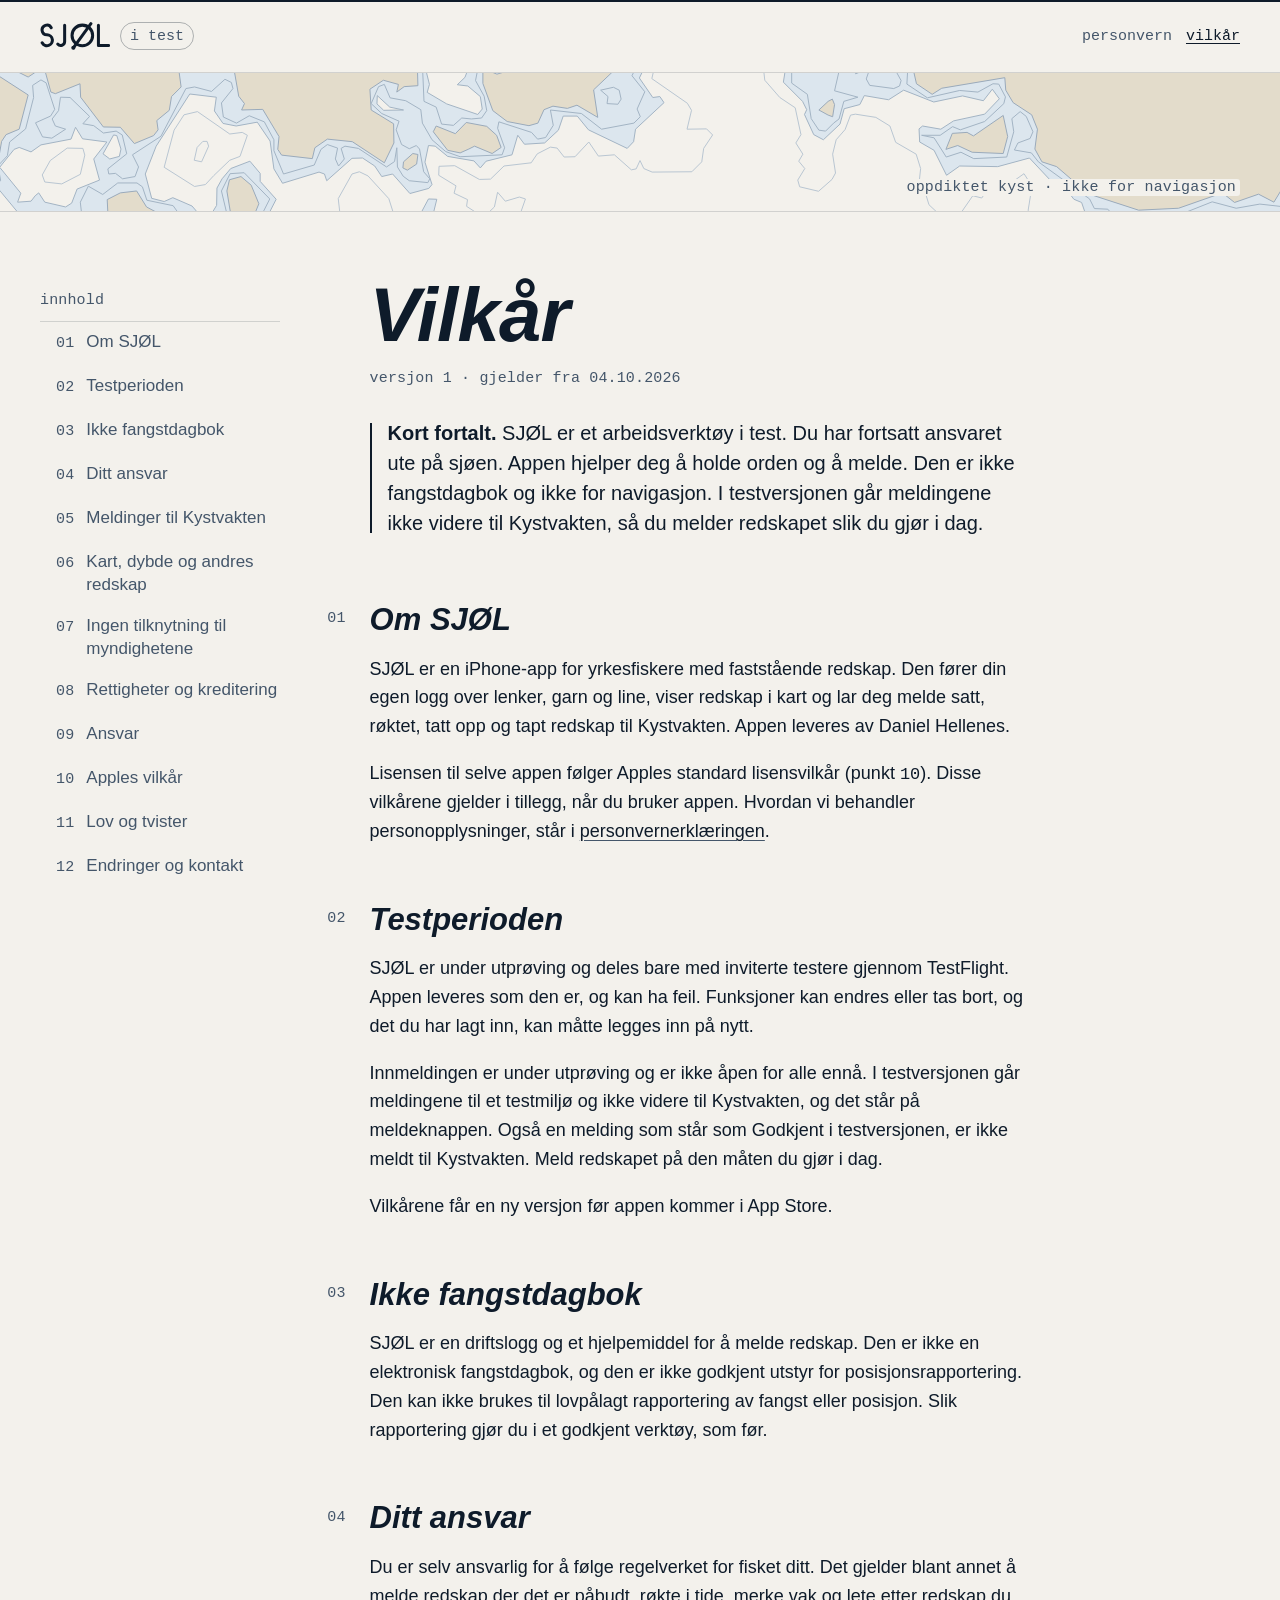
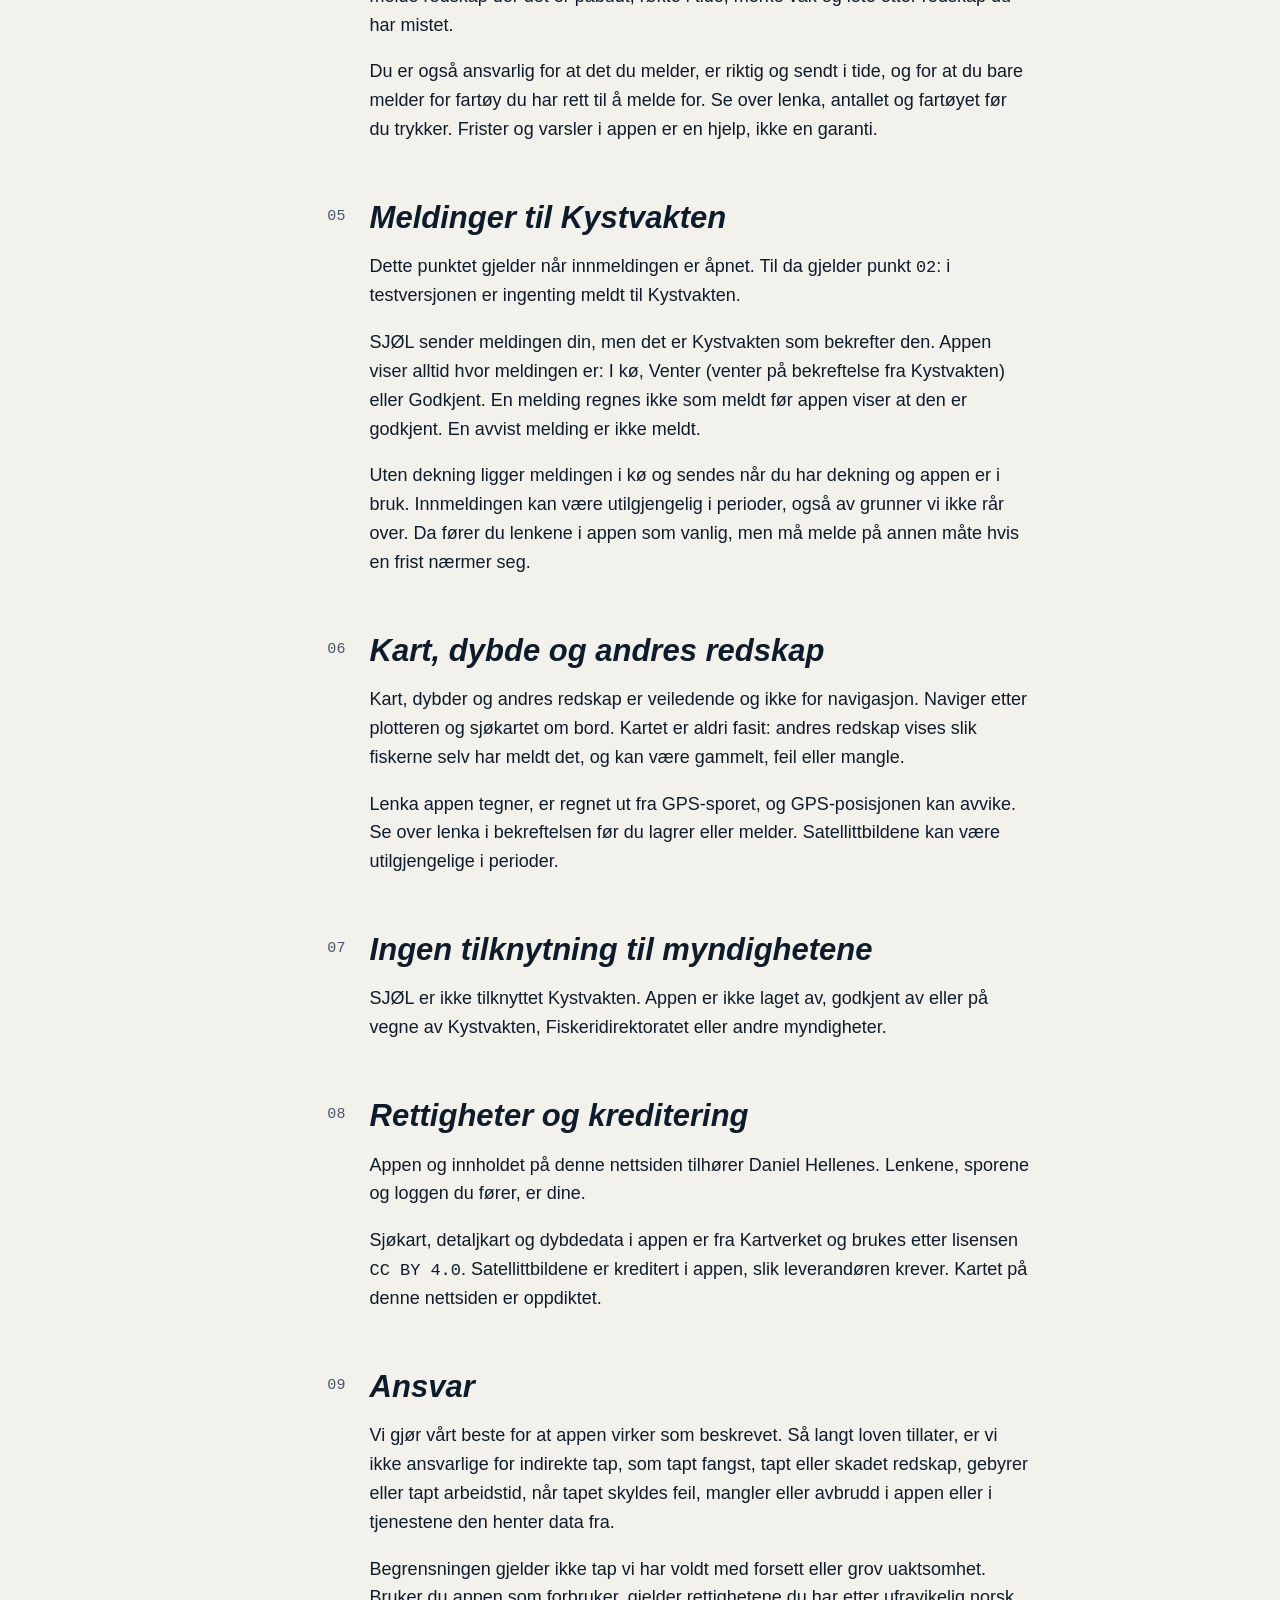
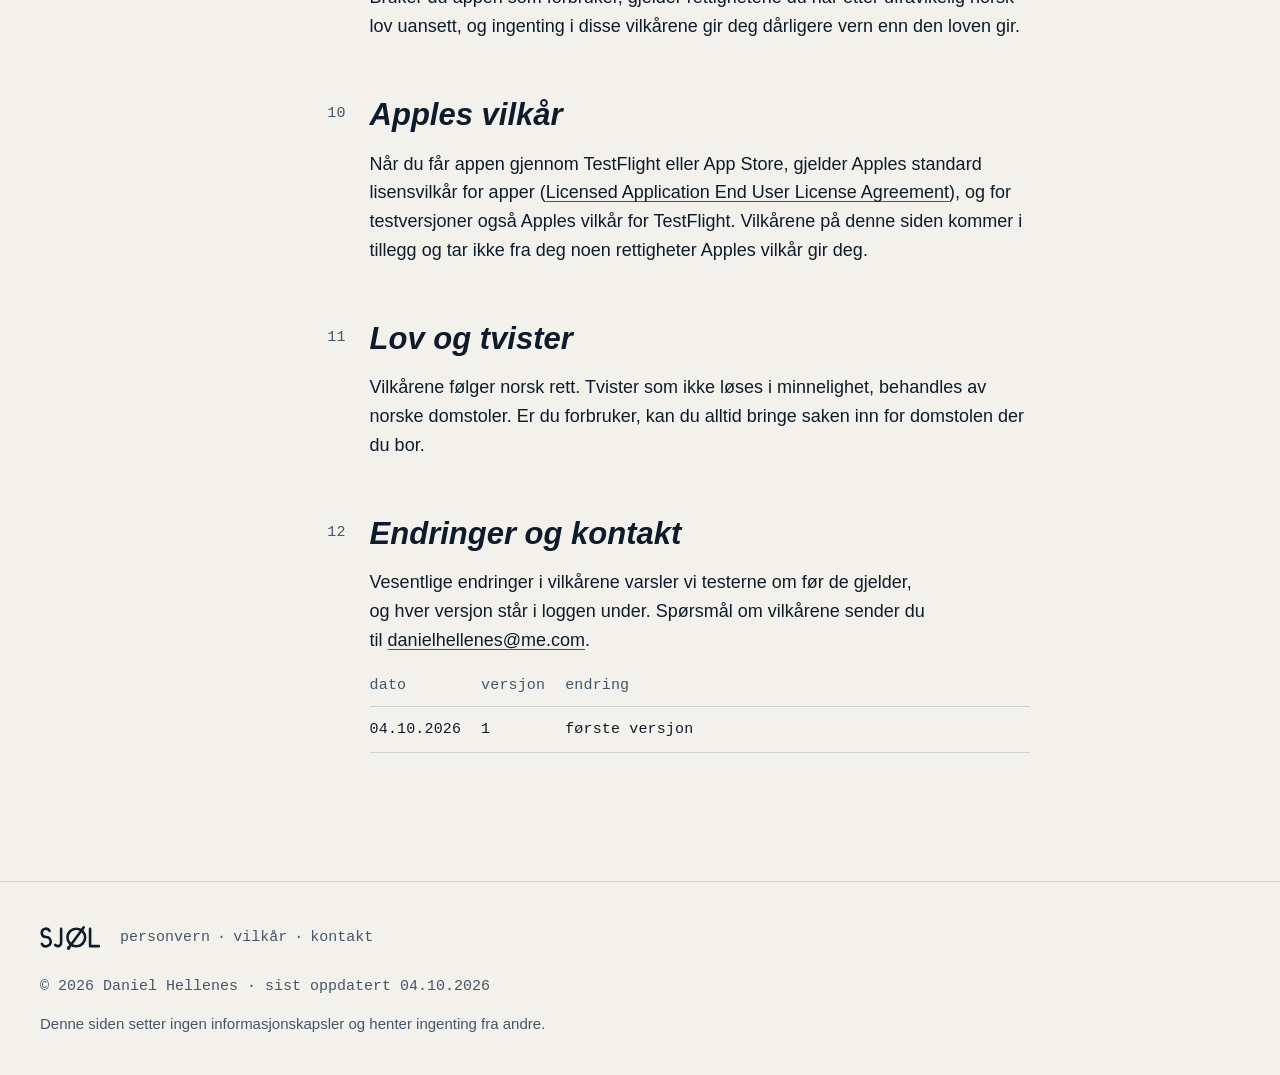
==== vilkar/index.html @ 7a21a881 "SJØL: forside, personvern og vilkår" ====
<!doctype html>
<html lang="nb">
<head>
<meta charset="utf-8">
<meta name="viewport" content="width=device-width, initial-scale=1, viewport-fit=cover">
<meta http-equiv="Content-Security-Policy" content="default-src 'none'; script-src 'self'; style-src 'self'; img-src 'self'; base-uri 'none'; form-action 'none'">
<meta name="referrer" content="no-referrer">
<meta name="color-scheme" content="dark light">
<meta name="theme-color" content="#0E1B2A" media="(prefers-color-scheme: dark)">
<meta name="theme-color" content="#F3F1EC" media="(prefers-color-scheme: light)">
<title>Vilkår · SJØL</title>
<meta name="description" content="Vilkårene for SJØL mens appen er i test.">
<link rel="canonical" href="https://villholth.github.io/sjol/vilkar/">
<link rel="icon" href="../favicon.svg" type="image/svg+xml">
<link rel="apple-touch-icon" href="../ikon-180.png">
<link rel="stylesheet" href="../felles/grunn.css">
<script src="../felles/lesing.js" defer></script>
</head>
<body class="juridisk">
<a class="hopp" href="#innhold">Hopp til innholdet</a>
<header class="topp">
<div class="topp-rad">
<a class="merke" href="../" aria-label="SJØL, til forsiden"><svg class="ordmerke" viewBox="0 0 303 121" aria-hidden="true" focusable="false"><g fill="none" stroke="currentColor" stroke-width="13" stroke-linecap="round" stroke-linejoin="round"><path d="M48.5 24.6A21 21 0 1 0 30 55.5A23.5 23.5 0 1 1 9.3 90"/><path d="M106.5 14.5L106.5 84.5A17 17 0 0 1 76.5 95.4"/><circle cx="183" cy="58" r="44.5"/><path d="M144.2 111.4L220 7"/><circle fill="currentColor" stroke="none" cx="144.2" cy="111.4" r="9"/><path d="M252.5 14.5L252.5 101.5L296.5 101.5"/></g></svg></a>
<span class="test-chip">i test</span>
<nav class="topp-lenker" aria-label="Om siden">
<a href="../personvern/">personvern</a>
<a href="./" aria-current="page">vilkår</a>
</nav>
</div>
</header>
<div class="bladstripe"><svg xmlns="http://www.w3.org/2000/svg" class="kartstripe" viewBox="3600 1700 4000 600" preserveAspectRatio="xMidYMid slice" aria-hidden="true" focusable="false"><path class="kart-grunt" fill-rule="evenodd" d="M3540 1640l4120 0 0 619-38-32-80-7-43 0-56 27-24-14-38 29-38-33-104 10-35 47-66 20-138-59-20-58-24-10-33-43-29-4-77-82-99 27-119-2-41 29-39-78-45-26-2-41 11-9 57 10 40-26 97-21 46-48-22-30-28 36-65-15-90 19-94-37-47 30-76-13-14 28-49 13-13 48-52 49-30-16-29-63 7-15-13-26-60-60 8-50-10-25 14-22 134-17-26-59-363 0-28 14-34 0-31-14-28 0-26 7-8-7-61 0 0 5 34 23 10 60-35 72 42 61 22-3 13 19-89 83-6 39-20 21-121-58-35-43-44 0-15 44-43 40-63 4-21-28-18 61-81 20-18 21-20-22-82-14-39-32-21-2-11 52 22 70-10 12-59 16-54-61-34 8-22-33-38-25-33 1-79 70-7-21-17-6-114 35-27-45-12-87-40-59-66 12-41-8-27-39 6-43-83-10-105 163-34 87 20 76 39 10 27-12 60 26 19 22 41 4 17-28 1-54 16-29 27-32 60-23 32 38 0 25 50 56-52 102 17 8 49-11 25 19-7 26-38 27-114-24-80 24-13 10-45 0-5-2-12 2-49 0-22-52-36 16-23-14-13 9 3 22-35-7-14 6 1 20-44 0-48-32-50 6-139-78-40-8-82-99-57 26zM6229 1640l59 0 12 19-18 59 15 59-23 10-16-27 17-40-68-38zM4996 1716l26-10 16 38 22-6 10 15-17 45-24 23 33 4 39 33 6 39-14 17-97-33-61-36 7-25-15-60 60-12zM4779 1855l39 36 43 9-62 1-21-20zM3836 1954l22 36 76 10-41 53 18 66-70 28-17 44-19 12-65-15-19-29-11 9-13 17-42 3 10-28-66-81 45-56 16-6 37 14 31-22 94-18zM3955 1978l10 2 13 42-5 23-30 8-21-16zM4939 2178l26 1-12 49-15 6-22-13zM4275 2237l28 15 7 35-17 12-24-12-7-19z"/><path class="kart-land" fill-rule="evenodd" vector-effect="non-scaling-stroke" d="M3540 1640l4120 0 0 197-2 5 2 7 0 300-23-22-27 13-29 48-48-25-75 26-38-30-137 48-125 6-157-51-99-85-46-15-22-40 8-62-18-45-58-38-23-39-3-39-197 33-30 19-49-33-26-114-29-24 3-20-54 6-16-10 3-16-869 0 24 26 60-6 14 23-11 42-22-12-20 9-7 59-59 56 13 86-65-38-30 10-45-7-28 11-19 42-28 8-68-13-45-34-31-85 0-34 10-9 34 14 20-6 15-20-10-32 26-30-55 3-8-34-37-29-137 0 20 23-3 19-24 3-43-37-15 35 4 141-43 3-23 17 5-24-47-13-42 28 4 65 70 43 1 60-30 62-100-66-78-8-39 27-8 34-96-11-12-18 4-40-51-85-66 2 9-20-18-23-21-120-47-2-50-44-29 6 2 23-42 56 7 52-30 30-7 43-39 32 4 29-14 18-60 25-44-51-53-1-71-93-2-42-77 31-14-5-18-65-23-2-30 20-30-15 6-18 35-1 31-19 3-44 40-31 54-3 3-26-197 0 13 21-30 5-22-26-28 0-18 15-8 0 0 11 3 0 62 34-34 48 4 32 113 73-28 107-41 17-14 21-22 127-43 8zM4732 1640l78 0-15 11-18 17-22 0-23-27zM3671 1657l42 2-38 52-15 13-17-11 26-33zM6188 1873l13-7 7 17-6 38-14-5-29-16zM6735 1917l14 66-14 53-97-4-45-21-37 12 20-50 46-3 20 11zM5057 1939l64 12 31 28 14 38-28 19-55-23-18 9-27 12-39-8-45-58 9-18 60 24zM4890 2036l16 3-4 30-29 19-14-7 2-19zM4317 2118l36-10 32 27 24 58-21 51-30 9-38-34-11-66zM3976 2159l51-6 31 50 32 17-52 35-55 21-44-16-4-80z"/><path class="kart-kurve-grunn" fill="none" vector-effect="non-scaling-stroke" d="M3540 1640l4120 0 0 592-43-29-80-9-74 13-75-20-91 36-63-3-39 35-52 21-24-42-36 1-21-25-42-2-15-30-160-116-22-28-53-9 11-22 38-14 9-21-21-48-19-15-26 22 6 41-22 79-103 5-40-20-46 15-38-60-39-8 58 0 39-27 24 10 76-26 60-56 5-21-21-40-18-1-47 26-57-5-101 23-64-43 4-70-17-49-13-6-60-5-23 15-18-4 20-20-14-40-110 0-2 3-17-2-1-1-621 0 42 41 4 41-33 71 40 50-24 54 10 24-20 20-101 19-63-49-97-11 9 48-24 38-25 5-19-21-102-33-4 20 22 61-8 22-131 6-45-16-43-37-30-52-5-42-47-28-49-9-18-42-18 7-23 53 33 31 54 24-9 27 17 46 24 13 22-10 10 11 13 71 19 22-6 12-58-6-19-14-18-29-2-60-7 43-25 17-88-58-42-7-12 7 10 33-18 22-10-22 7-34-32-11-20 15-21 49-96 28-30-73 0-34-30-56-47-19-40 23-41-19-6-44 36-45-5-19-20-10-42 38-53-14-27 5-78 149-89 58 19 38-11 30-39 7-22-17-21 2-3-16 59-47-14-59-19-12-40 6-30-23-34-6 21-23-61-59-30-1-6 42-20 26 10 22 32 10-43 28-29-4-22-44 47-21 13-21-27-83-16-9-26 17 3 38-25 98-50 41-7 43-29 31 8 47-62 39zM5068 1640l57 38-7 30 42 32 6 17-7 13-26-21-40 24-7 35 27 49 8 45-16 23-32 3-30-3-26 23-37-4-17-53-38-18-6-140 48 8 41-73-27-28zM3823 1640l0 5-60 7-17-12zM5782 1640l-1 1-43 1-2-2zM4231 1717l13 0 3 23-44 41-9-27zM6157 1719l72 29-21 92 73 20-44 13-15 55-17 13-25 25-21-3-24-36-12-76-49-35 0-78 27-4 21 16zM6317 1774l83 5 16 29-5 17-18 8-75-10-11-20zM5477 1838l40-9 18 9 6 28-10 16-34-2 3-22zM4319 2099l44-3 80 82-42 83-22 24-20 2-47-50-20-84zM3876 2138l45 26 47-36 60 0 17 12 14 42 82 17 25 35-5 15-47 15-34-4-18 20-85 30-69-42-28 12 13-23-38-33-4-36zM3758 2219l45 17 19 30-47-4z"/><path class="kart-kurve-grunn" fill="none" vector-effect="non-scaling-stroke" d="M3540 1640l4120 0 0 619-38-32-80-7-43 0-56 27-24-14-38 29-38-33-104 10-35 47-66 20-138-59-20-58-24-10-33-43-29-4-77-82-99 27-119-2-41 29-39-78-45-26-2-41 11-9 57 10 40-26 97-21 46-48-22-30-28 36-65-15-90 19-94-37-47 30-76-13-14 28-49 13-13 48-52 49-30-16-29-63 7-15-13-26-60-60 8-50-10-25 14-22 134-17-26-59-363 0-28 14-34 0-31-14-28 0-26 7-8-7-61 0 0 5 34 23 10 60-35 72 42 61 22-3 13 19-89 83-6 39-20 21-121-58-35-43-44 0-15 44-43 40-63 4-21-28-18 61-81 20-18 21-20-22-82-14-39-32-21-2-11 52 22 70-10 12-59 16-54-61-34 8-22-33-38-25-33 1-79 70-7-21-17-6-114 35-27-45-12-87-40-59-66 12-41-8-27-39 6-43-83-10-105 163-34 87 20 76 39 10 27-12 60 26 19 22 41 4 17-28 1-54 16-29 27-32 60-23 32 38 0 25 50 56-52 102 17 8 49-11 25 19-7 26-38 27-114-24-80 24-13 10-45 0-5-2-12 2-49 0-22-52-36 16-23-14-13 9 3 22-35-7-14 6 1 20-44 0-48-32-50 6-139-78-40-8-82-99-57 26zM6229 1640l59 0 12 19-18 59 15 59-23 10-16-27 17-40-68-38zM4996 1716l26-10 16 38 22-6 10 15-17 45-24 23 33 4 39 33 6 39-14 17-97-33-61-36 7-25-15-60 60-12zM4779 1855l39 36 43 9-62 1-21-20zM3836 1954l22 36 76 10-41 53 18 66-70 28-17 44-19 12-65-15-19-29-11 9-13 17-42 3 10-28-66-81 45-56 16-6 37 14 31-22 94-18zM3955 1978l10 2 13 42-5 23-30 8-21-16zM4939 2178l26 1-12 49-15 6-22-13zM4275 2237l28 15 7 35-17 12-24-12-7-19z"/><path class="kart-kurve" fill="none" vector-effect="non-scaling-stroke" d="M3540 2360l0-720 4120 0 0 720-25 0-9-12-5-40-19-13-14 5 1 22-30-16-18 34-63 20-28 0-70-13-4-43-48-27-30 8-8 17 11 26-33 32-59 0-91-6-55-22-85-7-58-20-33-25-6-21-61-10-7-36 12-75-25-39-59 42-44-8-29 42-28-7-43 62-62-4-32-30-13-43-17-33 4-37-14-45-64-37-18-51-44-27-64-10-15 3-17 45-28 32-11 45 9 59-11 20-42 37-59-14-6-21 22-36-19-23 13-22-22-35 16-26-18-84-48-32-47-54-8-68-23 5-16-31 11-17 27 5 37-52 31-9-156 0-12 16-32 4-8 24-24-18-44 26-30-1-30-22-49 14-27 119 111 77 13 22-14 59 61-1 19 19-28 42-6 42-31 31-124 1-26-11-12-25-12 26-15 3-53-47-50 4-30-44-43 46-34 1-22-28-21-3-41 21-19 28-85 10-42 41-35 1-77-43-49 2-1 28 54 33-6 23 42 20-3 21 37 24 28-1 22-21 10-46 24 28 44-13 19 6-22 63-24-5-20 23 3 69 26 5 11 24-6 3-211 0-34-40-63-22-21-39-44-13-22-69-65-71-27-13-23 7-43 77 5 44-23 16-14 30-46 10-27 71-9 12zM4175 1915l42-10 101 70 39-5 16 9-23 66-32 12-50 48-26 28-34 6-95-60 31-116zM3810 2019l49 1 6 21-14 60-58 30-53-6-8-22 25-45z"/><path class="kart-kurve" fill="none" vector-effect="non-scaling-stroke" d="M3540 2360l0-720 4120 0 0 720zM4234 1998l13 0 5 15-22 49-23-5 9-40z"/><path class="kart-kurve" fill="none" vector-effect="non-scaling-stroke" d="M3540 2360l0-720 4120 0 0 720z"/><path class="kart-kurve" fill="none" vector-effect="non-scaling-stroke" d="M3540 2360l0-720 4120 0 0 720z"/></svg><p class="stripe-merke" aria-hidden="true"><span>oppdiktet kyst · ikke for navigasjon</span></p></div>

<main id="innhold" class="dok">
<div class="dok-hode">
<h1>Vilkår</h1>
<p class="dok-versjon">versjon 1 · gjelder fra 04.10.2026</p>
<p class="kort"><strong>Kort fortalt.</strong> SJØL er et arbeidsverktøy i test. Du har fortsatt ansvaret ute på sjøen. Appen hjelper deg å holde orden og å melde. Den er ikke fangstdagbok og ikke for navigasjon. I testversjonen går meldingene ikke videre til Kystvakten, så du melder redskapet slik du gjør i dag.</p>
</div>

<details class="innhold-mobil">
<summary>Innhold</summary>
<ol class="innhold-liste">
<li><a href="#om"><span class="nr">01</span>Om SJØL</a></li>
<li><a href="#test"><span class="nr">02</span>Testperioden</a></li>
<li><a href="#fangstdagbok"><span class="nr">03</span>Ikke fangstdagbok</a></li>
<li><a href="#ansvar-ditt"><span class="nr">04</span>Ditt ansvar</a></li>
<li><a href="#meldinger"><span class="nr">05</span>Meldinger til Kystvakten</a></li>
<li><a href="#kart"><span class="nr">06</span>Kart, dybde og andres redskap</a></li>
<li><a href="#myndigheter"><span class="nr">07</span>Ingen tilknytning til myndighetene</a></li>
<li><a href="#rettigheter"><span class="nr">08</span>Rettigheter og kreditering</a></li>
<li><a href="#ansvar"><span class="nr">09</span>Ansvar</a></li>
<li><a href="#apple"><span class="nr">10</span>Apples vilkår</a></li>
<li><a href="#lov"><span class="nr">11</span>Lov og tvister</a></li>
<li><a href="#endringer"><span class="nr">12</span>Endringer og kontakt</a></li>
</ol>
</details>

<nav class="innhold-spalte" aria-label="Innhold">
<p class="innhold-etikett">innhold</p>
<ol class="innhold-liste">
<li><a href="#om"><span class="nr">01</span>Om SJØL</a></li>
<li><a href="#test"><span class="nr">02</span>Testperioden</a></li>
<li><a href="#fangstdagbok"><span class="nr">03</span>Ikke fangstdagbok</a></li>
<li><a href="#ansvar-ditt"><span class="nr">04</span>Ditt ansvar</a></li>
<li><a href="#meldinger"><span class="nr">05</span>Meldinger til Kystvakten</a></li>
<li><a href="#kart"><span class="nr">06</span>Kart, dybde og andres redskap</a></li>
<li><a href="#myndigheter"><span class="nr">07</span>Ingen tilknytning til myndighetene</a></li>
<li><a href="#rettigheter"><span class="nr">08</span>Rettigheter og kreditering</a></li>
<li><a href="#ansvar"><span class="nr">09</span>Ansvar</a></li>
<li><a href="#apple"><span class="nr">10</span>Apples vilkår</a></li>
<li><a href="#lov"><span class="nr">11</span>Lov og tvister</a></li>
<li><a href="#endringer"><span class="nr">12</span>Endringer og kontakt</a></li>
</ol>
</nav>

<div class="dok-tekst">
<section id="om" aria-labelledby="h-om">
<h2 id="h-om"><span class="nr">01</span>Om SJØL</h2>
<p>SJØL er en iPhone-app for yrkesfiskere med faststående redskap. Den fører din egen logg over lenker, garn og line, viser redskap i kart og lar deg melde satt, røktet, tatt opp og tapt redskap til Kystvakten. Appen leveres av Daniel Hellenes.</p>
<p>Lisensen til selve appen følger Apples standard lisensvilkår (punkt <span class="tall">10</span>). Disse vilkårene gjelder i tillegg, når du bruker appen. Hvordan vi behandler personopplysninger, står i <a href="../personvern/">personvernerklæringen</a>.</p>
</section>

<section id="test" aria-labelledby="h-test">
<h2 id="h-test"><span class="nr">02</span>Testperioden</h2>
<p>SJØL er under utprøving og deles bare med inviterte testere gjennom TestFlight. Appen leveres som den er, og kan ha feil. Funksjoner kan endres eller tas bort, og det du har lagt inn, kan måtte legges inn på nytt.</p>
<p>Innmeldingen er under utprøving og er ikke åpen for alle ennå. I testversjonen går meldingene til et testmiljø og ikke videre til Kystvakten, og det står på meldeknappen. Også en melding som står som Godkjent i testversjonen, er ikke meldt til Kystvakten. Meld redskapet på den måten du gjør i dag.</p>
<p>Vilkårene får en ny versjon før appen kommer i App Store.</p>
</section>

<section id="fangstdagbok" aria-labelledby="h-fangstdagbok">
<h2 id="h-fangstdagbok"><span class="nr">03</span>Ikke fangstdagbok</h2>
<p>SJØL er en driftslogg og et hjelpemiddel for å melde redskap. Den er ikke en elektronisk fangstdagbok, og den er ikke godkjent utstyr for posisjonsrapportering. Den kan ikke brukes til lovpålagt rapportering av fangst eller posisjon. Slik rapportering gjør du i et godkjent verktøy, som før.</p>
</section>

<section id="ansvar-ditt" aria-labelledby="h-ansvar-ditt">
<h2 id="h-ansvar-ditt"><span class="nr">04</span>Ditt ansvar</h2>
<p>Du er selv ansvarlig for å følge regelverket for fisket ditt. Det gjelder blant annet å melde redskap der det er påbudt, røkte i tide, merke vak og lete etter redskap du har mistet.</p>
<p>Du er også ansvarlig for at det du melder, er riktig og sendt i tide, og for at du bare melder for fartøy du har rett til å melde for. Se over lenka, antallet og fartøyet før du trykker. Frister og varsler i appen er en hjelp, ikke en garanti.</p>
</section>

<section id="meldinger" aria-labelledby="h-meldinger">
<h2 id="h-meldinger"><span class="nr">05</span>Meldinger til Kystvakten</h2>
<p>Dette punktet gjelder når innmeldingen er åpnet. Til da gjelder punkt <span class="tall">02</span>: i testversjonen er ingenting meldt til Kystvakten.</p>
<p>SJØL sender meldingen din, men det er Kystvakten som bekrefter den. Appen viser alltid hvor meldingen er: I kø, Venter (venter på bekreftelse fra Kystvakten) eller Godkjent. En melding regnes ikke som meldt før appen viser at den er godkjent. En avvist melding er ikke meldt.</p>
<p>Uten dekning ligger meldingen i kø og sendes når du har dekning og appen er i bruk. Innmeldingen kan være utilgjengelig i perioder, også av grunner vi ikke rår over. Da fører du lenkene i appen som vanlig, men må melde på annen måte hvis en frist nærmer seg.</p>
</section>

<section id="kart" aria-labelledby="h-kart">
<h2 id="h-kart"><span class="nr">06</span>Kart, dybde og andres redskap</h2>
<p>Kart, dybder og andres redskap er veiledende og ikke for navigasjon. Naviger etter plotteren og sjøkartet om bord. Kartet er aldri fasit: andres redskap vises slik fiskerne selv har meldt det, og kan være gammelt, feil eller mangle.</p>
<p>Lenka appen tegner, er regnet ut fra GPS-sporet, og GPS-posisjonen kan avvike. Se over lenka i bekreftelsen før du lagrer eller melder. Satellittbildene kan være utilgjengelige i perioder.</p>
</section>

<section id="myndigheter" aria-labelledby="h-myndigheter">
<h2 id="h-myndigheter"><span class="nr">07</span>Ingen tilknytning til myndighetene</h2>
<p>SJØL er ikke tilknyttet Kystvakten. Appen er ikke laget av, godkjent av eller på vegne av Kystvakten, Fiskeridirektoratet eller andre myndigheter.</p>
</section>

<section id="rettigheter" aria-labelledby="h-rettigheter">
<h2 id="h-rettigheter"><span class="nr">08</span>Rettigheter og kreditering</h2>
<p>Appen og innholdet på denne nettsiden tilhører Daniel Hellenes. Lenkene, sporene og loggen du fører, er dine.</p>
<p>Sjøkart, detaljkart og dybdedata i appen er fra Kartverket og brukes etter lisensen <span class="tall">CC BY 4.0</span>. Satellittbildene er kreditert i appen, slik leverandøren krever. Kartet på denne nettsiden er oppdiktet.</p>
</section>

<section id="ansvar" aria-labelledby="h-ansvar">
<h2 id="h-ansvar"><span class="nr">09</span>Ansvar</h2>
<p>Vi gjør vårt beste for at appen virker som beskrevet. Så langt loven tillater, er vi ikke ansvarlige for indirekte tap, som tapt fangst, tapt eller skadet redskap, gebyrer eller tapt arbeidstid, når tapet skyldes feil, mangler eller avbrudd i appen eller i tjenestene den henter data fra.</p>
<p>Begrensningen gjelder ikke tap vi har voldt med forsett eller grov uaktsomhet. Bruker du appen som forbruker, gjelder rettighetene du har etter ufravikelig norsk lov uansett, og ingenting i disse vilkårene gir deg dårligere vern enn den loven gir.</p>
</section>

<section id="apple" aria-labelledby="h-apple">
<h2 id="h-apple"><span class="nr">10</span>Apples vilkår</h2>
<p>Når du får appen gjennom TestFlight eller App Store, gjelder Apples standard lisensvilkår for apper (<a class="ekstern" href="https://www.apple.com/legal/internet-services/itunes/dev/stdeula/" rel="noreferrer">Licensed Application End User License Agreement</a>), og for testversjoner også Apples vilkår for TestFlight. Vilkårene på denne siden kommer i tillegg og tar ikke fra deg noen rettigheter Apples vilkår gir deg.</p>
</section>

<section id="lov" aria-labelledby="h-lov">
<h2 id="h-lov"><span class="nr">11</span>Lov og tvister</h2>
<p>Vilkårene følger norsk rett. Tvister som ikke løses i minnelighet, behandles av norske domstoler. Er du forbruker, kan du alltid bringe saken inn for domstolen der du bor.</p>
</section>

<section id="endringer" aria-labelledby="h-endringer">
<h2 id="h-endringer"><span class="nr">12</span>Endringer og kontakt</h2>
<p>Vesentlige endringer i vilkårene varsler vi testerne om før de gjelder, og hver versjon står i loggen under. Spørsmål om vilkårene sender du til <a href="mailto:danielhellenes@me.com">danielhellenes@me.com</a>.</p>
<table class="logg-tabell">
<thead><tr><th scope="col">dato</th><th scope="col">versjon</th><th scope="col">endring</th></tr></thead>
<tbody><tr><td>04.10.2026</td><td>1</td><td>første versjon</td></tr></tbody>
</table>
</section>
</div>
</main>

<footer class="bunn">
<div class="bunn-innhold">
<div class="bunn-rad1">
<a class="merke" href="../" aria-label="SJØL, til forsiden"><svg class="ordmerke" viewBox="0 0 303 121" aria-hidden="true" focusable="false"><g fill="none" stroke="currentColor" stroke-width="13" stroke-linecap="round" stroke-linejoin="round"><path d="M48.5 24.6A21 21 0 1 0 30 55.5A23.5 23.5 0 1 1 9.3 90"/><path d="M106.5 14.5L106.5 84.5A17 17 0 0 1 76.5 95.4"/><circle cx="183" cy="58" r="44.5"/><path d="M144.2 111.4L220 7"/><circle fill="currentColor" stroke="none" cx="144.2" cy="111.4" r="9"/><path d="M252.5 14.5L252.5 101.5L296.5 101.5"/></g></svg></a>
<nav class="bunn-lenker" aria-label="Om siden"><a href="../personvern/">personvern</a><span aria-hidden="true">·</span><a href="./">vilkår</a><span aria-hidden="true">·</span><a href="mailto:danielhellenes@me.com?subject=SJ%C3%98L">kontakt</a></nav>
</div>
<p class="bunn-rad2">© 2026 Daniel Hellenes · sist oppdatert 04.10.2026</p>
<p class="bunn-rad3">Denne siden setter ingen informasjonskapsler og henter ingenting fra andre.</p>
</div>
</footer>
</body>
</html>
---- felles/grunn.css ----
:root{
  color-scheme: dark;
  --ramme:#0E1B2A; --flate:#16283A; --flate-2:#1E3348;
  --tekst:#F4F7FA; --tekst-2:#A3B4C4; --harlinje:rgb(163 180 196 / .18);
  --deg:#FFFFFF;
  --dekk:#FF7A1A; --ferdig:#F2B824; --kystvakt:#1F6FE8;
  --status-ko:#9AA9B8; --status-venter:#FFD166; --status-godkjent:#3DDC84; --status-avvist:#FF5A5F;
  --chip-ko:#243241; --chip-venter:#353834; --chip-godkjent:#163A38;
  --redskap-teiner:#EA5D00; --redskap-garn:#0874C1; --redskap-line:#DA0E0E;
  --kart-hav:#0E1B2A; --kart-grunt:#11233A; --kart-land:#1F3448; --kart-kyst:#3B5670;
  --kart-kurve:#2A4560; --kart-kurve-grunn:#36536F; --kart-dybdetall:#5D7896;
  --kart-navn-land:#A3B4C4; --kart-navn-vann:#7F97AF; --kart-spor:#A3B4C4;
  --font-tekst:-apple-system,BlinkMacSystemFont,"SF Pro Text","Segoe UI",Roboto,"Helvetica Neue",Arial,sans-serif;
  --font-display:-apple-system,BlinkMacSystemFont,"SF Pro Display","Segoe UI",Roboto,"Helvetica Neue",Arial,sans-serif;
  --font-mono:ui-monospace,"SF Mono",SFMono-Regular,Menlo,Consolas,"Roboto Mono",monospace;
  --marg:16px; --spalte-maks:1240px; --tekst-maks:62ch; --mellomrom:16px;
  --radius-kort:22px; --radius-kapsel:999px; --trykk-min:48px;
  --seksjon:clamp(72px,10vw,140px);
  --ease-ut:cubic-bezier(.2,.7,.2,1); --ease-inn-ut:cubic-bezier(.6,0,.3,1); --ease-fjaer:cubic-bezier(.3,1.35,.5,1);
  --t-kort:120ms; --t-liten:200ms; --t-mellom:320ms; --t-lang:600ms; --t-tegn:900ms;
  --topp-h:56px;
}
@media (min-width:760px){ :root{ --marg:24px; --mellomrom:20px; --topp-h:72px; } }
@media (min-width:1024px){ :root{ --marg:40px; --mellomrom:24px; } }

*,*::before,*::after{ box-sizing:border-box; }
html{ -webkit-text-size-adjust:100%; text-size-adjust:100%; background:var(--ramme); }
body{ margin:0; background:var(--ramme); color:var(--tekst); font:400 17px/1.55 var(--font-tekst); overflow-x:clip; -webkit-font-smoothing:antialiased; }
@media (min-width:760px){ body{ font-size:18px; } }
:focus-visible{ outline:2px solid var(--deg); outline-offset:3px; }
img,svg,canvas{ display:block; max-width:100%; }
a{ color:inherit; text-underline-offset:.18em; text-decoration-thickness:1px; }
p,ul,ol,dl,dd,figure,h1,h2,h3{ margin:0; padding:0; }
ul,ol{ list-style:none; }
button{ font:inherit; color:inherit; }

h1,h2,h3{ font-family:var(--font-display); font-style:italic; font-weight:600; text-wrap:balance; }
h1{ font-size:clamp(40px,7.2vw,88px); line-height:1.02; letter-spacing:-.01em; }
h2{ font-size:clamp(30px,4.6vw,54px); line-height:1.06; letter-spacing:-.005em; }
h3{ font-size:clamp(22px,2.6vw,30px); line-height:1.15; }
.kicker{ font:500 15px/24px var(--font-mono); color:var(--tekst-2); letter-spacing:.01em; }
.kicker + h2{ margin-top:10px; }
h2 + .brod{ margin-top:20px; }
.mono{ font-family:var(--font-mono); font-variant-numeric:tabular-nums; }
.bildetekst,.fotnote{ font:500 15px/1.5 var(--font-mono); color:var(--tekst-2); letter-spacing:.01em; }
.ingress{ font-size:clamp(19px,1.5vw,21px); line-height:1.45; text-wrap:pretty; }
.brod{ max-width:var(--tekst-maks); text-wrap:pretty; }
.brod + .brod{ margin-top:1em; }
.notat{ color:var(--tekst-2); font-size:17px; max-width:var(--tekst-maks); }
.liten{ color:var(--tekst-2); font-size:15px; }
.skjult{ position:absolute !important; width:1px; height:1px; overflow:hidden; clip-path:inset(50%); white-space:nowrap; }

.grid{ display:grid; grid-template-columns:repeat(4,minmax(0,1fr)); column-gap:var(--mellomrom); max-width:calc(var(--spalte-maks) + 2 * var(--marg)); margin-inline:auto; padding-inline:var(--marg); }
.grid > *{ grid-column:1 / -1; min-width:0; }
@media (min-width:760px){ .grid{ grid-template-columns:repeat(8,minmax(0,1fr)); } }
@media (min-width:1024px){ .grid{ grid-template-columns:repeat(12,minmax(0,1fr)); } }
.seksjon{ padding-block:var(--seksjon); }

.kart-grunt{ fill:var(--kart-grunt); }
.kart-land{ fill:var(--kart-land); stroke:var(--kart-kyst); stroke-width:1px; }
.kart-kurve-grunn{ fill:none; stroke:var(--kart-kurve-grunn); stroke-width:1px; }
.kart-kurve{ fill:none; stroke:var(--kart-kurve); stroke-width:1px; }
.kart{ width:100%; height:100%; overflow:hidden; }
.navn text{ paint-order:stroke; stroke:var(--kart-hav); stroke-width:3px; stroke-linejoin:round; }
.navn-land{ fill:var(--kart-navn-land); font-family:var(--font-tekst); font-weight:500; letter-spacing:.02em; }
.navn-vann{ fill:var(--kart-navn-vann); font-family:var(--font-display); font-style:italic; font-weight:600; letter-spacing:.06em; }
.redskap{ --rf:var(--redskap-teiner); }
.redskap.garn{ --rf:var(--redskap-garn); }
.redskap.line{ --rf:var(--redskap-line); }
.r-linje,.andres-strek{ fill:none; stroke:var(--rf,var(--redskap-teiner)); stroke-width:2.5px; stroke-linecap:round; stroke-linejoin:round; vector-effect:non-scaling-stroke; }
.r-ring,.r-prikk,.egen .startprikk-ring,.egen .startprikk,.rett-punkt,.prikker{ fill:none; stroke-linecap:round; vector-effect:non-scaling-stroke; }
.r-ring{ stroke:var(--deg); stroke-width:11px; }
.r-prikk{ stroke:var(--rf,var(--redskap-teiner)); stroke-width:8px; }
.punkt .r-ring{ stroke-width:13px; }
.punkt .r-prikk{ stroke-width:10px; }
.gammel{ opacity:.4; }
.egen .kant,.egen .kjerne{ fill:none; stroke-linejoin:round; stroke-linecap:round; vector-effect:non-scaling-stroke; }
.egen .kant{ stroke:var(--deg); stroke-width:10px; }
.egen .kjerne{ stroke:var(--redskap-teiner); stroke-width:4px; }
.egen .startprikk-ring{ stroke:var(--deg); stroke-width:19px; }
.egen .startprikk{ stroke:var(--redskap-teiner); stroke-width:14px; }
.spor{ fill:none; stroke:var(--kart-spor); stroke-opacity:.55; stroke-width:1.5px; stroke-dasharray:2 4; vector-effect:non-scaling-stroke; }
.sloyfe-fjernet{ fill:none; stroke:var(--kart-spor); stroke-opacity:.85; stroke-width:2px; stroke-dasharray:5 5; vector-effect:non-scaling-stroke; }
.kp{ transform:scale(var(--k,var(--k0,1))); }
.bevegelse .tegnes{ vector-effect:none; stroke-dasharray:1 2; }
.bevegelse .egen .tegnes.kant{ stroke-width:calc(10px * var(--k,1)); }
.bevegelse .egen .tegnes.kjerne{ stroke-width:calc(4px * var(--k,1)); }
.bevegelse .rett-strek.tegnes{ stroke-width:calc(2px * var(--k,1)); }
.bevegelse .maal-linje.tegnes{ stroke-width:calc(1px * var(--k,1)); }
.bevegelse .andres-strek.tegnes{ stroke-width:calc(2.5px * var(--k,1)); }

.figur{ position:relative; }
.kartboks{ position:relative; overflow:hidden; background:var(--kart-hav); border-block:1px solid var(--harlinje); }
.kartboks > .kart{ position:absolute; inset:0; }
.figur figcaption{ margin-top:12px; }
.figur > .bildetekst{ padding-inline:var(--marg); }
@media (min-width:760px){ .kartboks{ border:1px solid var(--harlinje); } .figur > .bildetekst{ padding-inline:0; } }

.etikett,.nr-merke{ position:absolute; left:var(--x); top:var(--y); width:0; height:0; z-index:1; pointer-events:none; }
.etikett::before{ content:""; position:absolute; background:rgb(163 180 196 / .6); }
.etikett > span,.nr-merke > span{ position:absolute; white-space:nowrap; font:500 15px/22px var(--font-mono); letter-spacing:.01em; color:var(--tekst-2); background:var(--kart-hav); padding:0 4px; border-radius:3px; }
.nr-merke > span,.note-nr{ width:22px; height:22px; padding:0; border-radius:50%; background:var(--flate); color:var(--tekst); font-weight:600; text-align:center; outline:1px solid rgb(163 180 196 / .35); }
.lys > span{ color:var(--tekst); }
@media (max-width:759.98px){.m-sor::before,.m-nord::before{left:-.5px;width:1px;height:calc(var(--L) - 6px)}.m-sor::before{top:6px}.m-sor>span{top:var(--L)}.m-nord::before{bottom:6px}.m-nord>span{bottom:var(--L)}.m-ost::before,.m-vest::before{top:-.5px;height:1px;width:calc(var(--L) - 6px)}.m-ost::before{left:6px}.m-ost>span{left:var(--L);transform:translateY(-50%)}.m-vest::before{right:6px}.m-vest>span{right:var(--L);transform:translateY(-50%)}.m-midt::before{display:none}.m-midt>span{left:0;top:0;transform:translate(-50%,-50%)}.m-sor.m-jmidt>span,.m-nord.m-jmidt>span{left:0;transform:translateX(-50%)}.m-jvenstre>span{left:0}.m-jhoyre>span{right:0}}
@media (min-width:760px){.d-sor::before,.d-nord::before{left:-.5px;width:1px;height:calc(var(--L) - 6px)}.d-sor::before{top:6px}.d-sor>span{top:var(--L)}.d-nord::before{bottom:6px}.d-nord>span{bottom:var(--L)}.d-ost::before,.d-vest::before{top:-.5px;height:1px;width:calc(var(--L) - 6px)}.d-ost::before{left:6px}.d-ost>span{left:var(--L);transform:translateY(-50%)}.d-vest::before{right:6px}.d-vest>span{right:var(--L);transform:translateY(-50%)}.d-midt::before{display:none}.d-midt>span{left:0;top:0;transform:translate(-50%,-50%)}.d-sor.d-jmidt>span,.d-nord.d-jmidt>span{left:0;transform:translateX(-50%)}.d-jvenstre>span{left:0}.d-jhoyre>span{right:0}}
.kartnavn{ position:absolute; left:var(--x); top:var(--y); transform:translate(-50%,-78%); padding:2px 5px; border-radius:3px; background:var(--kart-hav); font:500 15px/1 var(--font-tekst); letter-spacing:.02em; color:var(--kart-navn-land); white-space:nowrap; }

.hopp{ position:absolute; left:var(--marg); top:calc(8px + env(safe-area-inset-top)); z-index:20; padding:12px 16px; min-height:var(--trykk-min); background:var(--deg); color:var(--ramme); font-weight:600; border-radius:var(--radius-kapsel); text-decoration:none; transform:translateY(-300%); }
.hopp:focus{ transform:none; }

.topp{ position:relative; z-index:10; padding-top:env(safe-area-inset-top); }
.topp-rad{ display:flex; align-items:center; gap:10px; height:var(--topp-h); max-width:calc(var(--spalte-maks) + 2 * var(--marg)); margin:0 auto; padding:0 var(--marg); }
.merke{ display:flex; align-items:center; min-height:var(--trykk-min); color:var(--deg); text-decoration:none; }
.merke svg{ width:auto; height:28px; }
.test-chip{ display:inline-flex; align-items:center; height:28px; padding:0 9px; border:1px solid rgb(163 180 196 / .45); border-radius:var(--radius-kapsel); font:500 15px/1 var(--font-mono); color:var(--tekst-2); white-space:nowrap; }
.topp-lenker{ display:flex; margin-left:auto; }
.topp-lenker a,.bunn-lenker a{ display:inline-flex; align-items:center; min-height:var(--trykk-min); padding:0 7px; font:500 15px/1 var(--font-mono); color:var(--tekst-2); text-decoration:none; }
.topp-lenker a:last-child{ padding-right:0; }
.topp-lenker a:hover,.topp-lenker a:focus-visible,.bunn-lenker a:hover,.bunn-lenker a:focus-visible{ color:var(--tekst); text-decoration:underline; }
.topp-lenker a[aria-current="page"]{ color:var(--tekst); text-decoration:underline; text-decoration-color:var(--deg); }

@media (prefers-reduced-motion:no-preference){
  .forside .ordmerke .s,.forside .ordmerke .j,.forside .ordmerke .o,.forside .ordmerke .l,.forside .ordmerke .strek{ stroke-dasharray:1 2; animation:sett-strek var(--v,420ms) var(--ease-ut) var(--f,0ms) both; }
  .forside .ordmerke .j{ --v:380ms; --f:100ms; }
  .forside .ordmerke .o{ --v:500ms; --f:200ms; }
  .forside .ordmerke .l{ --v:400ms; --f:300ms; }
  .forside .ordmerke .strek{ --v:300ms; --f:760ms; }
  .forside .ordmerke .prikk{ transform-box:fill-box; transform-origin:center; animation:sett-prikk 120ms var(--ease-ut) 700ms both; }
}
@keyframes sett-strek{ from{ stroke-dashoffset:1.001; } to{ stroke-dashoffset:0; } }
@keyframes sett-prikk{ from{ transform:scale(0); } }
@media (max-width:389px){ .topp-rad{ gap:7px; } .test-chip{ padding:0 7px; } .topp-lenker a{ padding:0 5px; } }

.bunn{ border-top:1px solid var(--harlinje); padding:32px 0 calc(40px + env(safe-area-inset-bottom)); }
.bunn-innhold{ max-width:calc(var(--spalte-maks) + 2 * var(--marg)); margin:0 auto; padding:0 var(--marg); display:grid; gap:14px; }
.bunn-rad1{ display:flex; flex-wrap:wrap; align-items:center; column-gap:20px; }
.bunn .merke svg{ height:24px; }
.bunn-lenker{ display:flex; flex-wrap:wrap; align-items:center; margin-left:-7px; }
.bunn-lenker span{ color:var(--tekst-2); font:500 15px/1 var(--font-mono); }
.bunn-rad2{ font:500 15px/1.5 var(--font-mono); color:var(--tekst-2); }
.bunn-rad3{ color:var(--tekst-2); font-size:15px; }

.chip{ display:inline-flex; align-items:center; height:28px; padding:0 10px; border-radius:var(--radius-kapsel); font:600 15px/1 var(--font-tekst); white-space:nowrap; }
.chip-ko{ background:var(--chip-ko); color:var(--status-ko); }
.chip-venter{ background:var(--chip-venter); color:var(--status-venter); }
.chip-godkjent{ background:var(--chip-godkjent); color:var(--status-godkjent); }
.tekstknapp{ display:inline-flex; align-items:center; min-height:var(--trykk-min); padding:0 6px; margin:0 -6px; border:0; background:none; cursor:pointer; font:500 17px/1 var(--font-mono); color:var(--tekst); text-decoration:underline; text-decoration-color:rgb(244 247 250 / .45); text-underline-offset:.22em; }
.tekstknapp:hover{ text-decoration-color:var(--tekst); }

.knapp-gjengivelse{ display:flex; flex-direction:column; align-items:center; justify-content:center; border-radius:var(--radius-kapsel); cursor:default; user-select:none; -webkit-user-select:none; text-align:center; }
.knapp-start,.knapp-ferdig{ height:80px; width:min(100%,340px); margin-top:20px; color:var(--ramme); background:var(--dekk); }
.knapp-ferdig{ background:var(--ferdig); }
.knapp-start .kg-tittel,.knapp-ferdig .kg-tittel{ font:700 28px/1.05 var(--font-display); letter-spacing:.5px; }
.kg-under{ font:500 15px/1.3 var(--font-tekst); margin-top:2px; }
.kapsel-blaa,.kapsel-hvit{ height:64px; padding:0 24px; }
.kapsel-blaa{ background:var(--kystvakt); color:#fff; }
.kapsel-hvit{ background:var(--deg); color:var(--ramme); }
.kapsel-blaa .kg-tittel,.kapsel-hvit .kg-tittel{ font:700 20px/1.15 var(--font-tekst); }
.prikket{ text-decoration:underline dotted; text-underline-offset:.2em; }
.kapsel-knapp{ height:56px; padding:0 28px; border:0; border-radius:var(--radius-kapsel); background:var(--deg); color:var(--ramme); font:700 20px/1 var(--font-tekst); cursor:pointer; touch-action:manipulation; }
.kapsel-knapp:hover{ background:#E6ECF2; }
.faktatabell{ border-top:1px solid var(--harlinje); }
.faktarad{ display:flex; align-items:center; justify-content:space-between; gap:16px; min-height:48px; padding:8px 0; border-bottom:1px solid var(--harlinje); }
.faktarad dt{ font-size:17px; color:var(--tekst-2); }
.faktarad dd{ font:600 20px/1.3 var(--font-mono); font-variant-numeric:tabular-nums; text-align:right; }

.tall{ font-family:var(--font-mono); font-variant-numeric:tabular-nums; font-size:.94em; }
.bladstripe{ position:relative; height:96px; background:var(--kart-hav); border-block:1px solid var(--harlinje); overflow:hidden; }
.bladstripe .kartstripe{ width:100%; height:100%; max-width:none; }
.stripe-merke{ position:absolute; right:var(--marg); bottom:8px; font:500 15px/22px var(--font-mono); letter-spacing:.01em; color:var(--tekst-2); max-width:calc(100% - 2 * var(--marg)); text-align:right; }
.stripe-merke span{ padding:0 4px; border-radius:3px; background:var(--kart-hav); -webkit-box-decoration-break:clone; box-decoration-break:clone; }
@media (min-width:760px){ .bladstripe{ height:140px; } .stripe-merke{ bottom:12px; } }

.dok{ max-width:calc(var(--spalte-maks) + 2 * var(--marg)); margin:0 auto; padding:40px var(--marg) 96px; }
.dok-hode{ max-width:66ch; }
.dok h1{ font-size:clamp(44px,6.4vw,76px); }
.dok-versjon{ margin-top:14px; font:500 15px/1.5 var(--font-mono); letter-spacing:.01em; color:var(--tekst-2); font-variant-numeric:tabular-nums; }
.kort{ position:relative; margin-top:28px; padding-left:18px; font-size:20px; line-height:1.5; text-wrap:pretty; }
.kort::before{ content:""; position:absolute; left:0; top:.25em; bottom:.25em; width:2px; background:var(--deg); transform-origin:50% 0; }
.kort strong{ font-weight:600; }

.innhold-liste a{ position:relative; display:flex; align-items:baseline; gap:12px; min-height:var(--trykk-min); padding:12px 0; font-size:17px; line-height:1.35; color:var(--tekst-2); text-decoration:none; }
.innhold-liste a:hover,.innhold-liste a:focus-visible{ color:var(--tekst); }
.innhold-liste .nr{ flex:none; font:500 15px/1 var(--font-mono); font-variant-numeric:tabular-nums; letter-spacing:.01em; }
.innhold-mobil{ margin-top:32px; border-block:1px solid var(--harlinje); }
.innhold-mobil summary{ display:flex; align-items:center; justify-content:space-between; min-height:var(--trykk-min); cursor:pointer; list-style:none; font-weight:600; }
.innhold-mobil summary::-webkit-details-marker{ display:none; }
.innhold-mobil summary::after{ content:"vis"; font:500 15px/1 var(--font-mono); color:var(--tekst-2); }
.innhold-mobil[open] summary::after{ content:"skjul"; }
.innhold-mobil .innhold-liste{ padding-bottom:8px; }
.innhold-mobil .innhold-liste li + li{ border-top:1px solid var(--harlinje); }
.innhold-spalte{ display:none; }
.innhold-etikett{ padding-bottom:10px; border-bottom:1px solid var(--harlinje); font:500 15px/1.4 var(--font-mono); letter-spacing:.01em; color:var(--tekst-2); }
.innhold-spalte a{ padding:9px 0 9px 16px; min-height:44px; }
.innhold-spalte a::before{ content:""; position:absolute; left:0; top:8px; bottom:8px; width:2px; background:var(--deg); transform:scaleY(0); transform-origin:50% 0; transition:transform var(--t-mellom) var(--ease-ut); }
.innhold-spalte a[aria-current]{ color:var(--tekst); }
.innhold-spalte a[aria-current]::before{ transform:none; }

.dok-tekst{ margin-top:48px; max-width:66ch; }
.dok-tekst section{ scroll-margin-top:24px; }
.dok-tekst section + section{ margin-top:56px; }
.dok-tekst h2{ position:relative; font-size:clamp(25px,2.5vw,31px); line-height:1.18; letter-spacing:0; }
.dok-tekst h2 .nr{ display:block; margin-bottom:8px; font:500 15px/1.4 var(--font-mono); letter-spacing:.01em; color:var(--tekst-2); font-variant-numeric:tabular-nums; }
.dok-tekst h2 + *{ margin-top:16px; }
.dok-tekst p,.dok-tekst li{ text-wrap:pretty; }
.dok-tekst p + p,.dok-tekst p + ul,.dok-tekst ul + p{ margin-top:1em; }
.dok-tekst ul li{ position:relative; padding-left:22px; }
.dok-tekst ul li + li{ margin-top:.5em; }
.dok-tekst ul li::before{ content:"–"; position:absolute; left:0; color:var(--tekst-2); }
.dok-tekst a{ text-decoration-color:var(--tekst-2); overflow-wrap:anywhere; }
.dok-tekst a:hover{ text-decoration-color:var(--tekst); }
.engelsk{ padding-top:40px; border-top:1px solid var(--harlinje); }
.logg-tabell{ width:100%; margin-top:20px; border-collapse:collapse; font:500 15px/1.4 var(--font-mono); letter-spacing:.01em; font-variant-numeric:tabular-nums; }
.logg-tabell th{ padding:0 20px 10px 0; border-bottom:1px solid var(--harlinje); text-align:left; font-weight:500; color:var(--tekst-2); }
.logg-tabell td{ padding:12px 20px 12px 0; border-bottom:1px solid var(--harlinje); vertical-align:top; }
.logg-tabell td:last-child,.logg-tabell th:last-child{ width:100%; padding-right:0; }

@media (min-width:1024px){
  .dok{ display:grid; grid-template-columns:240px minmax(0,66ch); column-gap:clamp(64px,7vw,120px); align-items:start; padding-top:64px; padding-bottom:128px; }
  .dok-hode,.dok-tekst{ grid-column:2; }
  .dok-tekst{ grid-row:2; margin-top:64px; font-size:18px; line-height:1.6; }
  .innhold-mobil{ display:none; }
  .innhold-spalte{ display:block; grid-column:1; grid-row:1 / span 2; position:sticky; top:32px; max-height:calc(100vh - 64px); overflow:auto; padding-top:14px; }
  .dok-tekst h2 .nr{ position:absolute; right:calc(100% + 24px); top:.42em; margin:0; }
}
@media (prefers-reduced-motion:no-preference){
  html:has(> body.juridisk){ scroll-behavior:smooth; }
  .kort::before{ animation:linje-ned var(--t-tegn) var(--ease-ut) 120ms both; }
}
@keyframes linje-ned{ from{ transform:scaleY(0); } }

@supports (animation-timeline:scroll()){
  @media (prefers-reduced-motion:no-preference){
    body.juridisk::before{ content:""; position:fixed; z-index:30; top:0; left:0; right:0; height:2px; background:var(--deg); transform-origin:0 50%; animation:fremdrift linear both; animation-timeline:scroll(root); }
  }
}
@keyframes fremdrift{ from{ transform:scaleX(0); } }

@media (prefers-color-scheme: light){
  html:has(> body.juridisk){ background:#F3F1EC; }
  body.juridisk{
    --ramme:#F3F1EC; --flate:#E9E5DC; --tekst:#0E1B2A; --tekst-2:#44566A; --harlinje:rgb(14 27 42 / .15); --deg:#0E1B2A;
    --kart-hav:#F3F1EC; --kart-grunt:#DCE6EE; --kart-land:#E3DCCB; --kart-kyst:#9AAABB; --kart-kurve:#B9C6D2; --kart-kurve-grunn:#A3B4C4;
    color-scheme: light;
  }
  body.juridisk .test-chip{ border-color:rgb(14 27 42 / .3); }
}

@media print{
  html,body,body.juridisk{ background:#fff; }
  body.juridisk{ --ramme:#fff; --tekst:#000; --tekst-2:#333; --harlinje:#bbb; --deg:#000; color:#000; font-size:11pt; }
  body.juridisk::before,.bladstripe,.innhold-spalte,.innhold-mobil,.hopp,.topp-lenker,.test-chip,.bunn-lenker,.bunn-rad3{ display:none !important; }
  .dok{ display:block; padding:0; max-width:none; }
  .dok-tekst{ max-width:none; }
  .dok-tekst h2 .nr{ position:static; display:block; }
  .dok-tekst h2{ break-after:avoid; }
  .kort::before{ animation:none; }
  .dok-tekst a[href^="http"]::after{ content:" (" attr(href) ")"; }
}

.ukjent{ max-width:calc(var(--spalte-maks) + 2 * var(--marg)); margin:0 auto; padding:32px var(--marg) 96px; }
.rute{ position:relative; max-width:720px; aspect-ratio:2 / 1; background:var(--kart-hav); border:1px solid var(--harlinje); }
.rute-kart{ width:100%; height:100%; }
.rute-v,.rute-h{ fill:none; stroke:var(--harlinje); stroke-width:1px; vector-effect:non-scaling-stroke; }
.rute-etikett{ position:absolute; left:50%; top:50%; transform:translate(-50%,-50%); padding:0 6px; border-radius:3px; background:var(--kart-hav); font:500 15px/22px var(--font-mono); letter-spacing:.01em; color:var(--tekst-2); white-space:nowrap; }
.ukjent h1{ margin-top:40px; }
.ukjent-tekst{ margin-top:20px; }
.ukjent-lenker{ display:flex; flex-wrap:wrap; align-items:center; margin-top:20px; margin-left:-7px; }
.ukjent-lenker a{ display:inline-flex; align-items:center; min-height:var(--trykk-min); padding:0 7px; font:500 17px/1 var(--font-mono); }
.ukjent-lenker span{ color:var(--tekst-2); }
@media (prefers-reduced-motion:no-preference){
  .rute-v{ animation:rute-ned var(--t-tegn) var(--ease-inn-ut) 100ms both; }
  .rute-h{ animation:rute-ut var(--t-tegn) var(--ease-inn-ut) 300ms both; }
  .rute-etikett{ animation:rute-inn var(--t-mellom) var(--ease-ut) 1000ms both; }
}
@keyframes rute-ned{ from{ clip-path:inset(0 0 100% 0); } to{ clip-path:inset(0); } }
@keyframes rute-ut{ from{ clip-path:inset(0 100% 0 0); } to{ clip-path:inset(0); } }
@keyframes rute-inn{ from{ opacity:0; } }
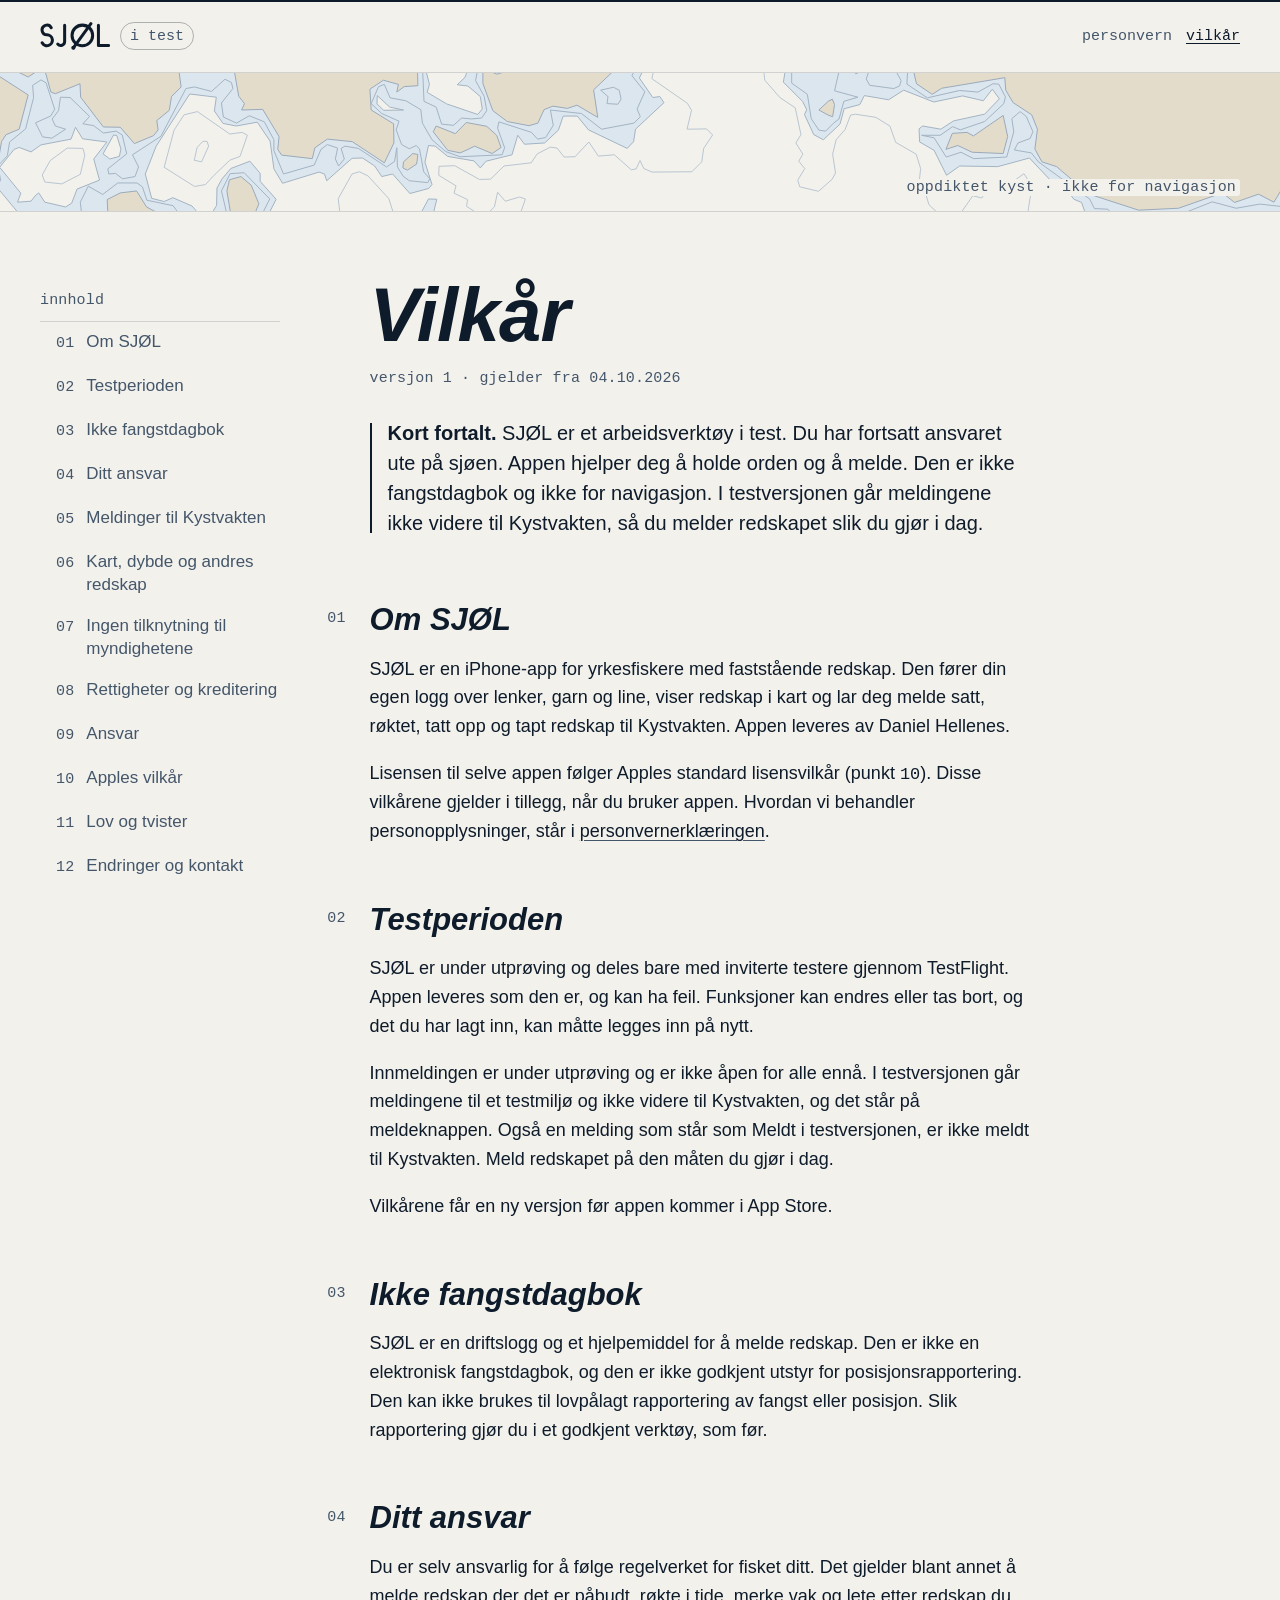
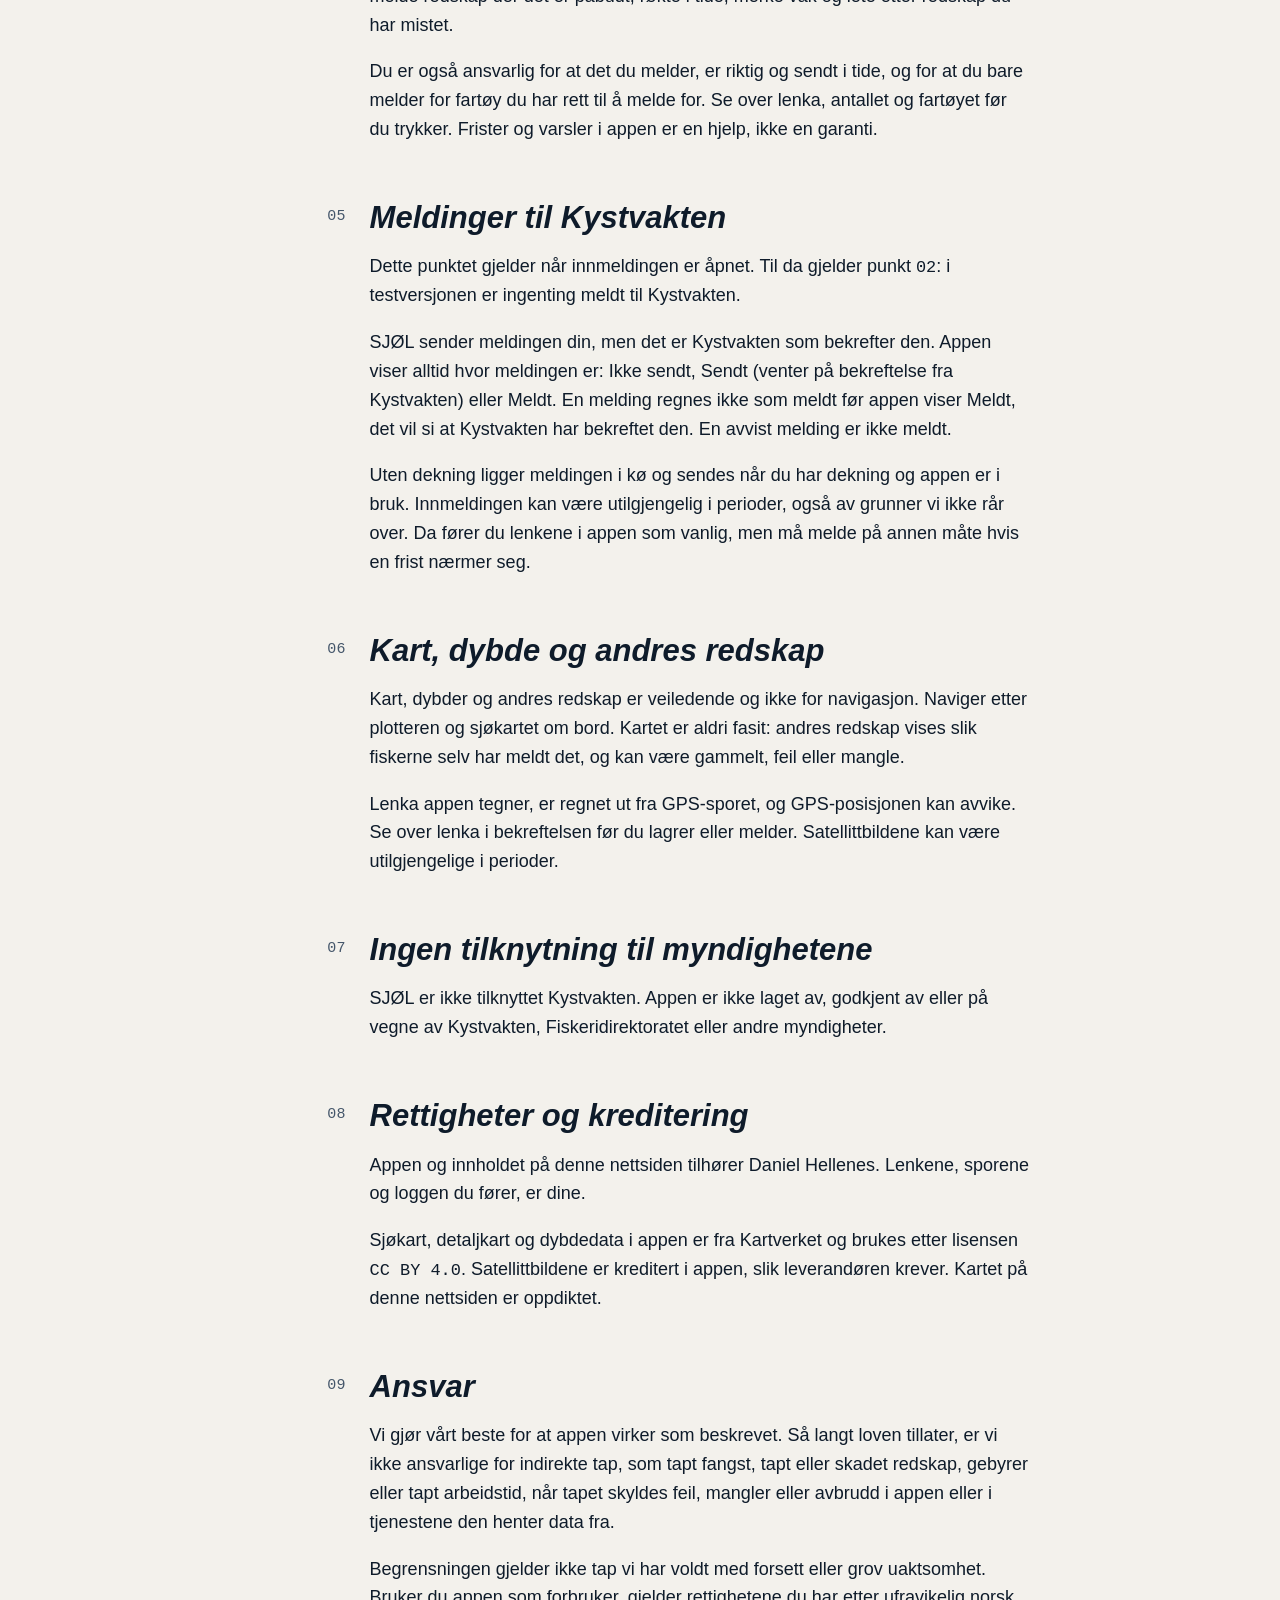
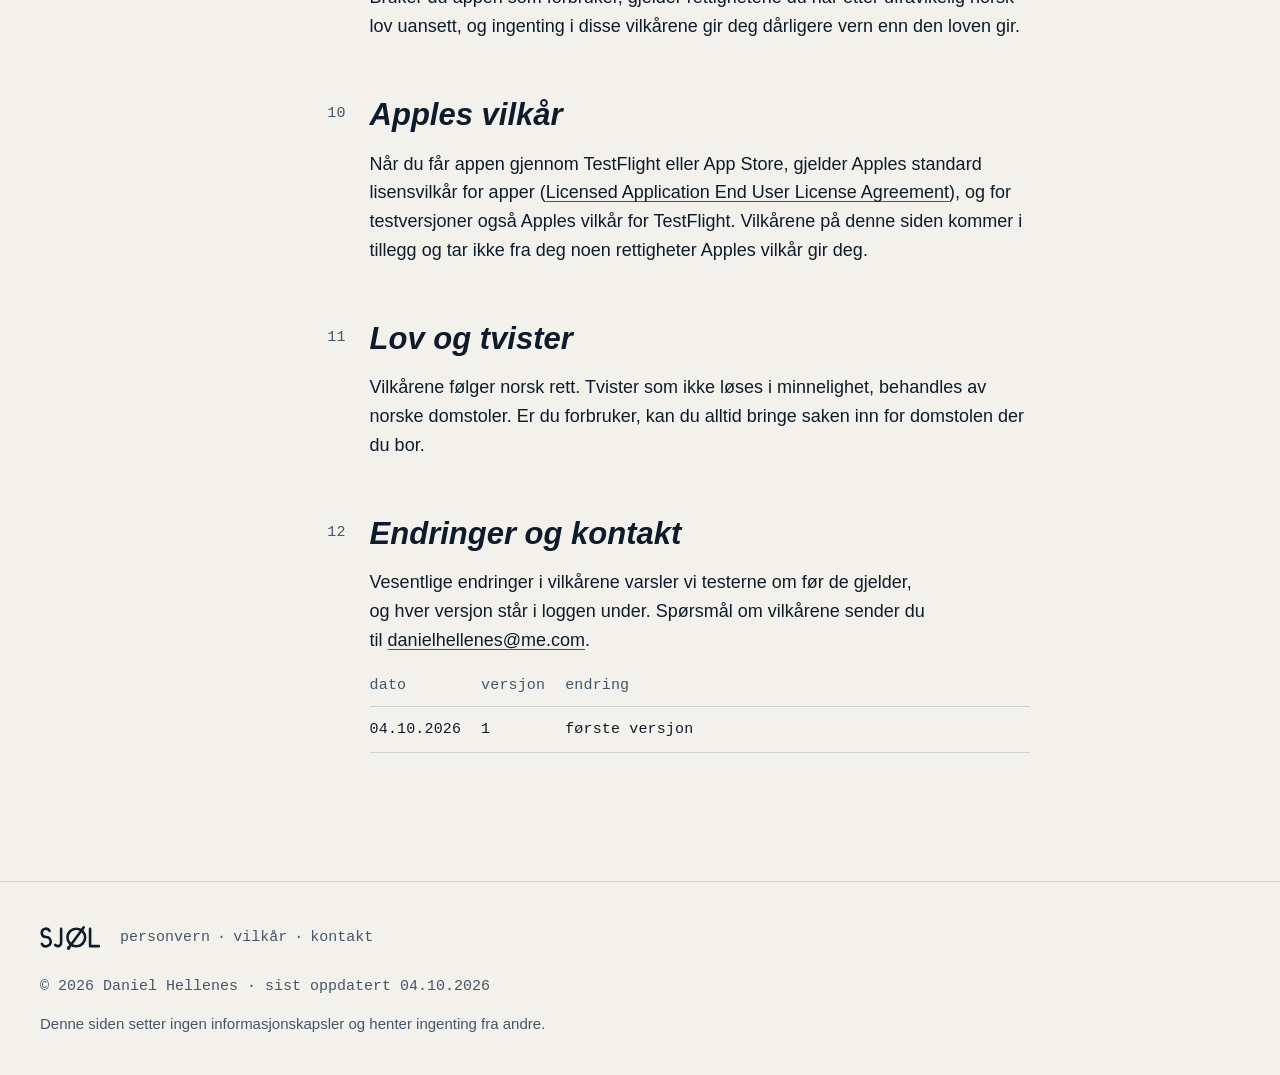
==== commit 93d7d526: "Statusord: ikke sendt, sendt, meldt" ====
--- a/vilkar/index.html
+++ b/vilkar/index.html
@@ -83,7 +83,7 @@
 <section id="test" aria-labelledby="h-test">
 <h2 id="h-test"><span class="nr">02</span>Testperioden</h2>
 <p>SJØL er under utprøving og deles bare med inviterte testere gjennom TestFlight. Appen leveres som den er, og kan ha feil. Funksjoner kan endres eller tas bort, og det du har lagt inn, kan måtte legges inn på nytt.</p>
-<p>Innmeldingen er under utprøving og er ikke åpen for alle ennå. I testversjonen går meldingene til et testmiljø og ikke videre til Kystvakten, og det står på meldeknappen. Også en melding som står som Godkjent i testversjonen, er ikke meldt til Kystvakten. Meld redskapet på den måten du gjør i dag.</p>
+<p>Innmeldingen er under utprøving og er ikke åpen for alle ennå. I testversjonen går meldingene til et testmiljø og ikke videre til Kystvakten, og det står på meldeknappen. Også en melding som står som Meldt i testversjonen, er ikke meldt til Kystvakten. Meld redskapet på den måten du gjør i dag.</p>
 <p>Vilkårene får en ny versjon før appen kommer i App Store.</p>
 </section>
 
@@ -101,7 +101,7 @@
 <section id="meldinger" aria-labelledby="h-meldinger">
 <h2 id="h-meldinger"><span class="nr">05</span>Meldinger til Kystvakten</h2>
 <p>Dette punktet gjelder når innmeldingen er åpnet. Til da gjelder punkt <span class="tall">02</span>: i testversjonen er ingenting meldt til Kystvakten.</p>
-<p>SJØL sender meldingen din, men det er Kystvakten som bekrefter den. Appen viser alltid hvor meldingen er: I kø, Venter (venter på bekreftelse fra Kystvakten) eller Godkjent. En melding regnes ikke som meldt før appen viser at den er godkjent. En avvist melding er ikke meldt.</p>
+<p>SJØL sender meldingen din, men det er Kystvakten som bekrefter den. Appen viser alltid hvor meldingen er: Ikke sendt, Sendt (venter på bekreftelse fra Kystvakten) eller Meldt. En melding regnes ikke som meldt før appen viser Meldt, det vil si at Kystvakten har bekreftet den. En avvist melding er ikke meldt.</p>
 <p>Uten dekning ligger meldingen i kø og sendes når du har dekning og appen er i bruk. Innmeldingen kan være utilgjengelig i perioder, også av grunner vi ikke rår over. Da fører du lenkene i appen som vanlig, men må melde på annen måte hvis en frist nærmer seg.</p>
 </section>
 
